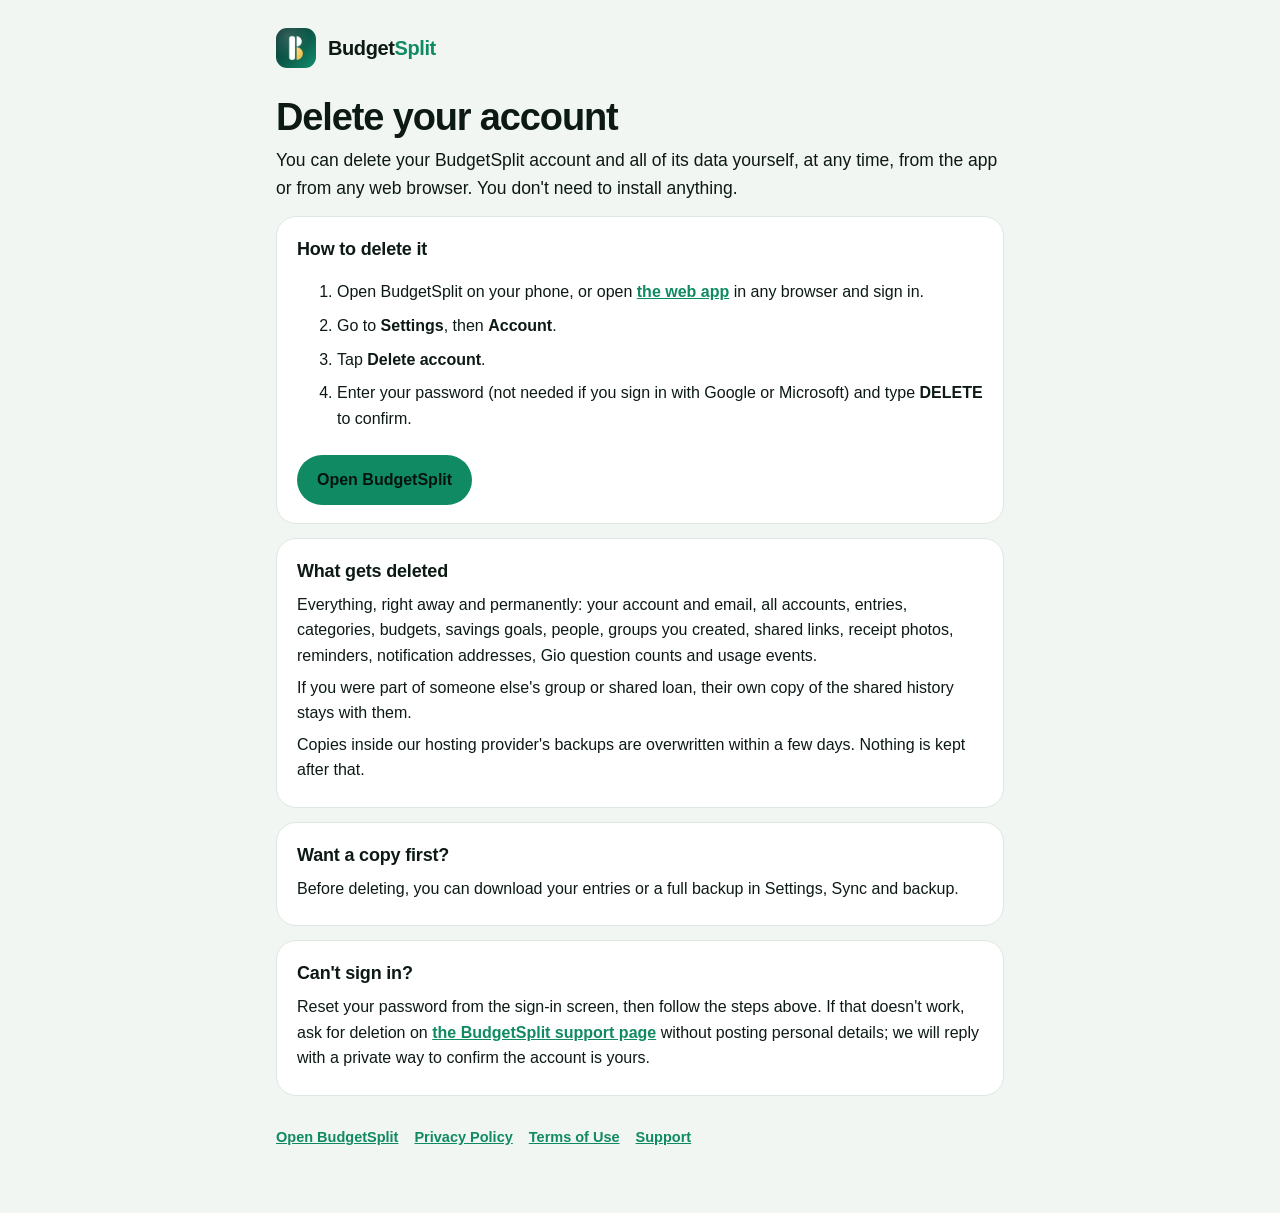
==== delete-account.html @ 793bbc77 "3.80.0: privacy, terms, delete-account and support pages; store assets and listing Co-Authored-By: C" ====
<!doctype html>
<html lang="en">
<head>
<meta charset="utf-8">
<meta name="viewport" content="width=device-width, initial-scale=1">
<meta http-equiv="Content-Security-Policy" content="default-src 'self'; img-src 'self'; style-src 'self'; base-uri 'none'; form-action 'none'; object-src 'none'">
<title>Delete Your Account · BudgetSplit</title>
<meta name="description" content="How to delete your BudgetSplit account and all of its data.">
<link rel="icon" href="icons/icon-192-b.png">
<link rel="stylesheet" href="legal.css">
</head>
<body>
<main class="wrap">
<a class="brand" href="./"><img src="icons/icon-192-b.png" alt=""><b>Budget<span>Split</span></b></a>
<h1>Delete your account</h1>
<p class="lead">You can delete your BudgetSplit account and all of its data yourself, at any time, from the app or from any web browser. You don't need to install anything.</p>

<section>
<h2>How to delete it</h2>
<ol class="steps">
<li>Open BudgetSplit on your phone, or open <a href="./">the web app</a> in any browser and sign in.</li>
<li>Go to <b>Settings</b>, then <b>Account</b>.</li>
<li>Tap <b>Delete account</b>.</li>
<li>Enter your password (not needed if you sign in with Google or Microsoft) and type <b>DELETE</b> to confirm.</li>
</ol>
<a class="cta" href="./">Open BudgetSplit</a>
</section>

<section>
<h2>What gets deleted</h2>
<p>Everything, right away and permanently: your account and email, all accounts, entries, categories, budgets, savings goals, people, groups you created, shared links, receipt photos, reminders, notification addresses, Gio question counts and usage events.</p>
<p>If you were part of someone else's group or shared loan, their own copy of the shared history stays with them.</p>
<p>Copies inside our hosting provider's backups are overwritten within a few days. Nothing is kept after that.</p>
</section>

<section>
<h2>Want a copy first?</h2>
<p>Before deleting, you can download your entries or a full backup in Settings, Sync and backup.</p>
</section>

<section>
<h2>Can't sign in?</h2>
<p>Reset your password from the sign-in screen, then follow the steps above. If that doesn't work, ask for deletion on <a href="https://github.com/georgioaboudiwan/my-wallet/issues">the BudgetSplit support page</a> without posting personal details; we will reply with a private way to confirm the account is yours.</p>
</section>

<nav><a href="./">Open BudgetSplit</a><a href="privacy.html">Privacy Policy</a><a href="terms.html">Terms of Use</a><a href="support.html">Support</a></nav>
</main>
</body>
</html>
---- legal.css ----
:root { --bg: #f2f6f3; --card: #ffffff; --ink: #0d1a14; --muted: #55665d; --line: #dfe7e2; --accent: #0f8a62; --gold: #b8862a; color-scheme: light dark; }
@media (prefers-color-scheme: dark) { :root { --bg: #07110d; --card: #0f1c16; --ink: #eef5f0; --muted: #9db0a5; --line: #1f3029; --accent: #3ee8a5; --gold: #f5c451; } }
* { box-sizing: border-box; }
html { -webkit-text-size-adjust: 100%; }
body { margin: 0; background: var(--bg); color: var(--ink); font: 16px/1.6 -apple-system, BlinkMacSystemFont, "Segoe UI", Roboto, "Noto Sans Arabic", sans-serif; }
.wrap { max-width: 760px; margin: 0 auto; padding: 28px 16px 64px; }
.brand { display: flex; align-items: center; gap: 12px; text-decoration: none; color: var(--ink); font-weight: 800; font-size: 20px; letter-spacing: -.02em; }
.brand img { width: 40px; height: 40px; border-radius: 11px; }
.brand span { color: var(--accent); }
h1 { font-size: clamp(28px, 7vw, 38px); line-height: 1.15; letter-spacing: -.03em; margin: 28px 0 6px; }
.date { color: var(--muted); font-size: 14px; margin: 0 0 22px; }
.lead { font-size: 17.5px; }
section { background: var(--card); border: 1px solid var(--line); border-radius: 20px; padding: 18px 20px; margin: 14px 0; }
h2 { font-size: 18px; margin: 0 0 6px; letter-spacing: -.01em; }
p, li { margin: 6px 0; }
ul { padding-inline-start: 20px; margin: 6px 0; }
a { color: var(--accent); font-weight: 600; }
.steps li { margin: 8px 0; }
nav { display: flex; flex-wrap: wrap; gap: 8px 16px; margin-top: 30px; font-size: 14.5px; }
.note { color: var(--muted); font-size: 14px; }
.cta { display: inline-block; margin-top: 8px; padding: 12px 20px; border-radius: 999px; background: var(--accent); color: #03140e; text-decoration: none; font-weight: 700; }
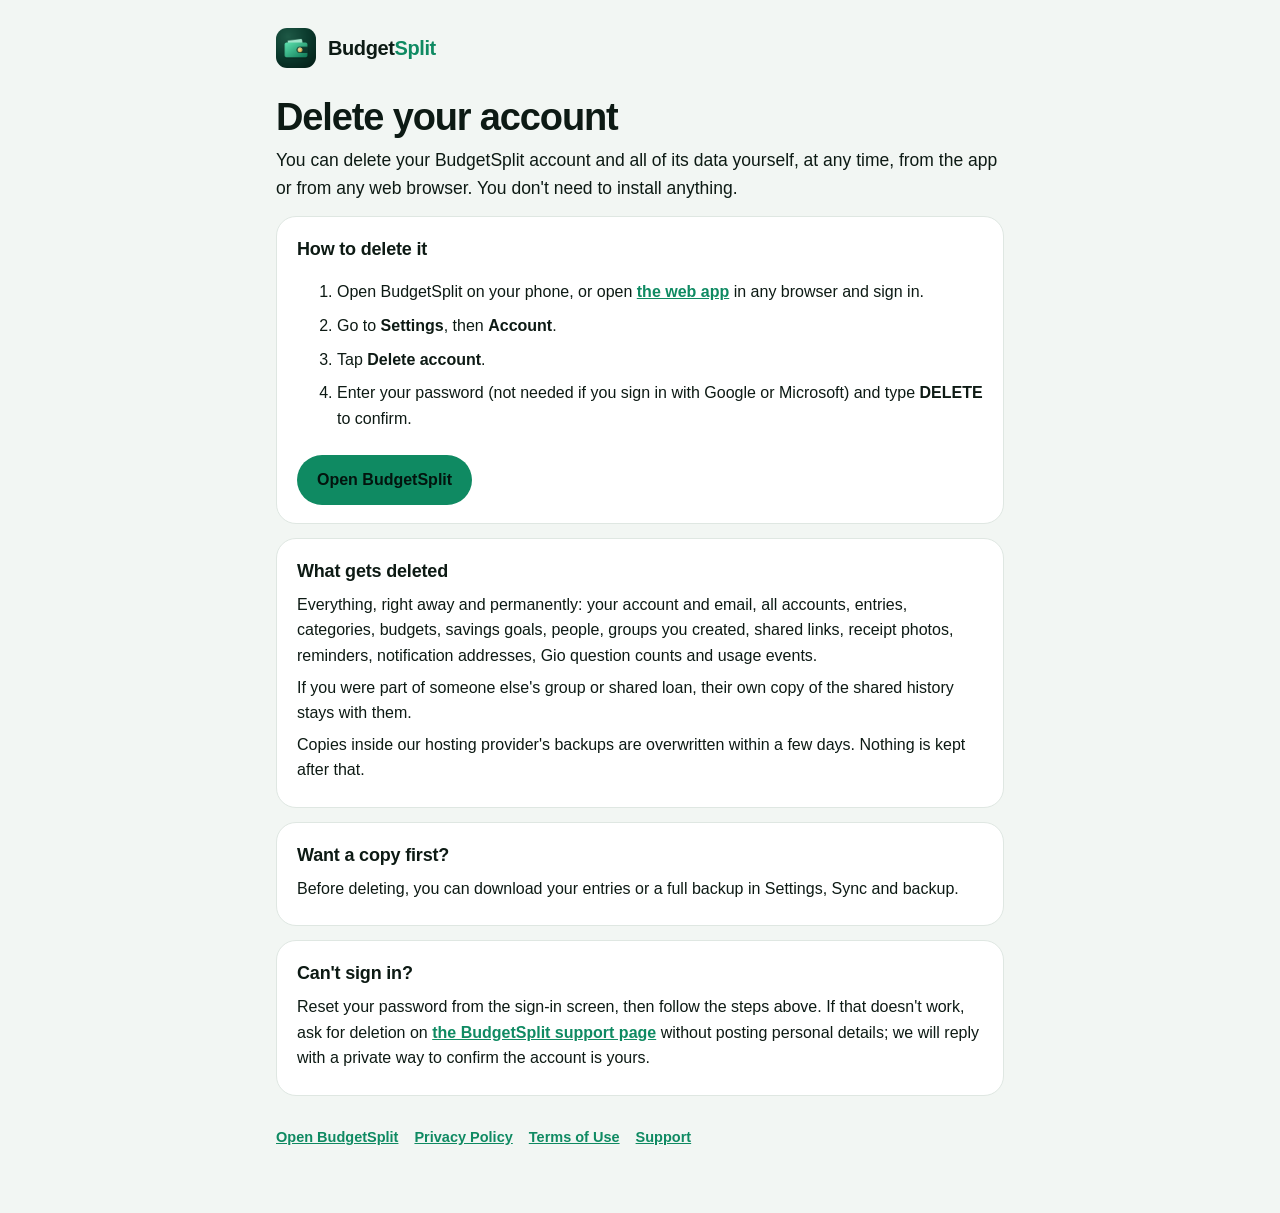
==== commit 33ca69ff: "3.95.0: new wallet logo Co-Authored-By: Claude Opus 5.5 <noreply@anthropic.com> Claude-Session: http" ====
--- a/delete-account.html
+++ b/delete-account.html
@@ -6,12 +6,12 @@
 <meta http-equiv="Content-Security-Policy" content="default-src 'self'; img-src 'self'; style-src 'self'; base-uri 'none'; form-action 'none'; object-src 'none'">
 <title>Delete Your Account · BudgetSplit</title>
 <meta name="description" content="How to delete your BudgetSplit account and all of its data.">
-<link rel="icon" href="icons/icon-192-b.png">
+<link rel="icon" href="icons/icon-192-w.png">
 <link rel="stylesheet" href="legal.css">
 </head>
 <body>
 <main class="wrap">
-<a class="brand" href="./"><img src="icons/icon-192-b.png" alt=""><b>Budget<span>Split</span></b></a>
+<a class="brand" href="./"><img src="icons/icon-192-w.png" alt=""><b>Budget<span>Split</span></b></a>
 <h1>Delete your account</h1>
 <p class="lead">You can delete your BudgetSplit account and all of its data yourself, at any time, from the app or from any web browser. You don't need to install anything.</p>
 
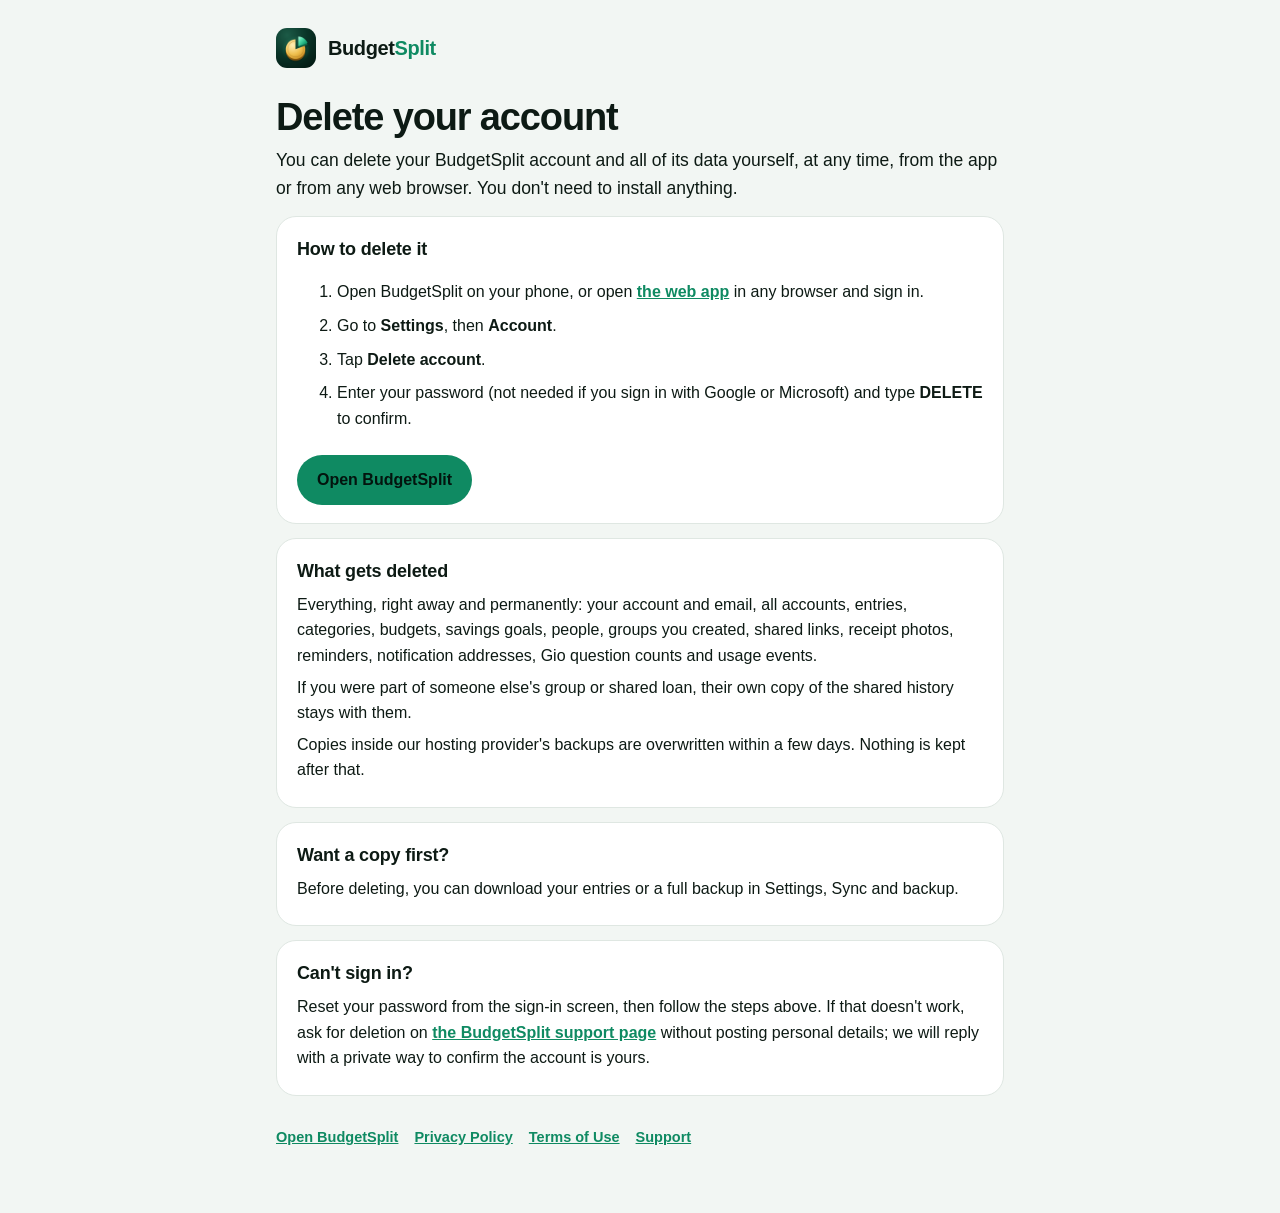
==== commit d8ad78b6: "3.96.0: coin budget logo Co-Authored-By: Claude Opus 5.5 <noreply@anthropic.com> Claude-Session: htt" ====
--- a/delete-account.html
+++ b/delete-account.html
@@ -6,12 +6,12 @@
 <meta http-equiv="Content-Security-Policy" content="default-src 'self'; img-src 'self'; style-src 'self'; base-uri 'none'; form-action 'none'; object-src 'none'">
 <title>Delete Your Account · BudgetSplit</title>
 <meta name="description" content="How to delete your BudgetSplit account and all of its data.">
-<link rel="icon" href="icons/icon-192-w.png">
+<link rel="icon" href="icons/icon-192-c.png">
 <link rel="stylesheet" href="legal.css">
 </head>
 <body>
 <main class="wrap">
-<a class="brand" href="./"><img src="icons/icon-192-w.png" alt=""><b>Budget<span>Split</span></b></a>
+<a class="brand" href="./"><img src="icons/icon-192-c.png" alt=""><b>Budget<span>Split</span></b></a>
 <h1>Delete your account</h1>
 <p class="lead">You can delete your BudgetSplit account and all of its data yourself, at any time, from the app or from any web browser. You don't need to install anything.</p>
 
